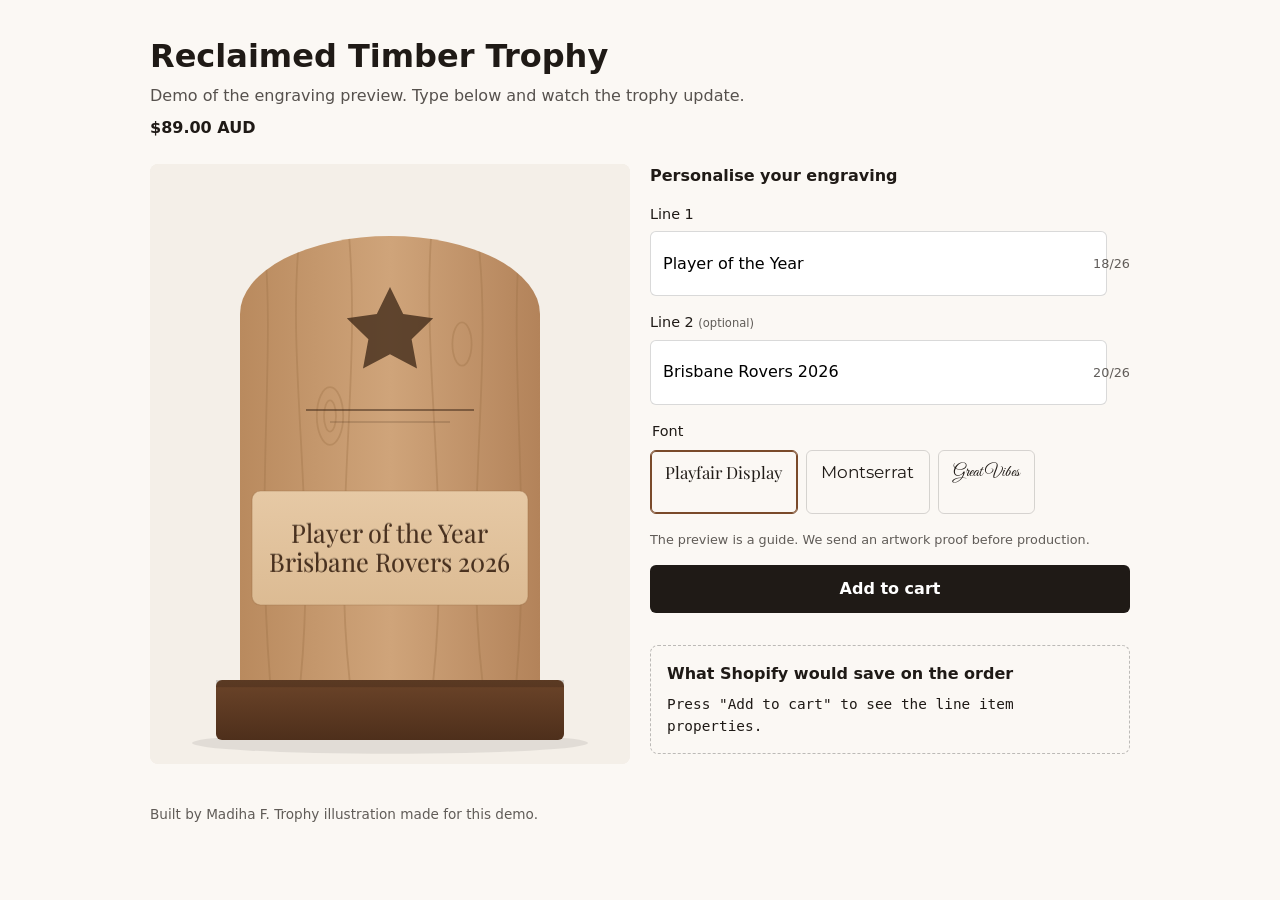
==== demo/index.html @ 6587c1d9 "Engraving preview for Shopify product pages Live text preview on the product photo, auto-fit to the " ====
<!doctype html>
<html lang="en">
<head>
  <meta charset="utf-8">
  <meta name="viewport" content="width=device-width, initial-scale=1">
  <title>Engraving Preview Demo</title>
  <meta name="description" content="Live engraving preview for a Shopify product page: type a name and see it on the trophy.">
  <link rel="preconnect" href="https://fonts.googleapis.com">
  <link rel="preconnect" href="https://fonts.gstatic.com" crossorigin>
  <link rel="stylesheet" href="https://fonts.googleapis.com/css2?family=Playfair+Display&family=Montserrat&family=Great+Vibes&display=swap">
  <link rel="stylesheet" href="../assets/engraving-preview.css">
  <style>
    :root { color-scheme: light; }
    body {
      margin: 0;
      background: #fbf8f4;
      color: #1f1a16;
      font: 16px/1.5 system-ui, -apple-system, "Segoe UI", sans-serif;
    }
    main { max-width: 980px; margin: 0 auto; padding: 32px 16px 56px; }
    h1 { margin: 0 0 4px; font-size: clamp(1.5rem, 4vw, 2rem); }
    .lead { margin: 0 0 8px; opacity: 0.75; }
    .price { margin: 0; font-weight: 600; }
    button {
      min-height: 48px;
      padding: 0 24px;
      border: 0;
      border-radius: 6px;
      background: #1f1a16;
      color: #fff;
      font: inherit;
      font-weight: 600;
      cursor: pointer;
    }
    .cart { margin-top: 16px; padding: 16px; border: 1px dashed rgba(0, 0, 0, 0.25); border-radius: 8px; }
    .cart h2 { margin: 0 0 8px; font-size: 1rem; }
    .cart pre { margin: 0; white-space: pre-wrap; font-size: 0.9rem; }
    footer { margin-top: 40px; font-size: 0.85rem; opacity: 0.7; }
  </style>
</head>
<body>
  <main>
    <h1>Reclaimed Timber Trophy</h1>
    <p class="lead">Demo of the engraving preview. Type below and watch the trophy update.</p>
    <p class="price">$89.00 AUD</p>

    <!-- Same markup the Liquid snippet renders on a Shopify product page. -->
    <form id="product-form-demo" action="#" novalidate></form>

    <div class="engraving engraving--wide" data-engraving-preview data-area="22,56,56,16">
      <div class="engraving__stage">
        <img class="engraving__image" src="trophy.svg" width="800" height="1000" alt="Timber trophy with a sanded panel for engraving">
        <div class="engraving__area" aria-hidden="true">
          <span class="engraving__line" data-engraving-line="1"></span>
          <span class="engraving__line" data-engraving-line="2"></span>
        </div>
      </div>

      <div class="engraving__fields">
        <p class="engraving__title">Personalise your engraving</p>

        <div class="engraving__field">
          <label for="EngravingLine1-demo">Line 1</label>
          <input id="EngravingLine1-demo" type="text" name="properties[Line 1]" form="product-form-demo" maxlength="26" placeholder="e.g. Player of the Year" autocomplete="off" value="Player of the Year" data-engraving-input="1">
          <span class="engraving__count" data-engraving-count="1">0/26</span>
        </div>

        <div class="engraving__field">
          <label for="EngravingLine2-demo">Line 2 <span class="engraving__optional">(optional)</span></label>
          <input id="EngravingLine2-demo" type="text" name="properties[Line 2]" form="product-form-demo" maxlength="26" placeholder="e.g. Brisbane Rovers 2026" autocomplete="off" value="Brisbane Rovers 2026" data-engraving-input="2">
          <span class="engraving__count" data-engraving-count="2">0/26</span>
        </div>

        <fieldset class="engraving__fonts">
          <legend>Font</legend>
          <label class="engraving__font" style="font-family: 'Playfair Display', serif;">
            <input type="radio" name="properties[Font]" form="product-form-demo" value="Playfair Display" checked data-engraving-font>
            <span>Playfair Display</span>
          </label>
          <label class="engraving__font" style="font-family: 'Montserrat', serif;">
            <input type="radio" name="properties[Font]" form="product-form-demo" value="Montserrat" data-engraving-font>
            <span>Montserrat</span>
          </label>
          <label class="engraving__font" style="font-family: 'Great Vibes', serif;">
            <input type="radio" name="properties[Font]" form="product-form-demo" value="Great Vibes" data-engraving-font>
            <span>Great Vibes</span>
          </label>
        </fieldset>

        <p class="engraving__note">The preview is a guide. We send an artwork proof before production.</p>

        <button type="submit" form="product-form-demo">Add to cart</button>

        <div class="cart">
          <h2>What Shopify would save on the order</h2>
          <pre data-demo-cart>Press "Add to cart" to see the line item properties.</pre>
        </div>
      </div>

      <p class="engraving__status" aria-live="polite" data-engraving-status></p>
    </div>

    <footer>Built by Madiha F. Trophy illustration made for this demo.</footer>
  </main>

  <script src="../assets/engraving-preview.js"></script>
  <script>
    // Demo only: show the line item properties instead of adding to a real cart.
    document.getElementById('product-form-demo').addEventListener('submit', (event) => {
      event.preventDefault();
      const data = new FormData(event.target);
      const lines = [...data.entries()]
        .filter(([key, value]) => value.trim())
        .map(([key, value]) => `${key.replace(/^properties\[(.*)\]$/, '$1')}: ${value}`);
      document.querySelector('[data-demo-cart]').textContent = lines.join('\n') || 'No engraving entered.';
    });
  </script>
</body>
</html>
---- assets/engraving-preview.css ----
/* Engraving preview */

.engraving {
  --engraving-ink: #3a2414;
  --engraving-border: rgba(0, 0, 0, 0.15);
  --engraving-accent: #7a4a2a;
  display: grid;
  gap: 1.25rem;
  margin: 1.5rem 0;
}

.engraving__stage {
  position: relative;
  border-radius: 8px;
  overflow: hidden;
  background: #f4efe8;
}

.engraving__image {
  display: block;
  width: 100%;
  height: auto;
}

/* Default area; JavaScript replaces it with the product's own values. */
.engraving__area {
  position: absolute;
  left: 22%;
  top: 56%;
  width: 56%;
  height: 16%;
  display: flex;
  flex-direction: column;
  align-items: center;
  justify-content: center;
  text-align: center;
  line-height: 1.15;
  color: var(--engraving-ink);
  pointer-events: none;
  /* Darken into the wood rather than sit on top of it. */
  mix-blend-mode: multiply;
  opacity: 0.88;
  text-shadow:
    0 1px 0 rgba(255, 255, 255, 0.25),
    0 -1px 0 rgba(0, 0, 0, 0.3);
}

.engraving__line {
  display: block;
  max-width: 100%;
  white-space: nowrap;
}

.engraving__line[hidden] {
  display: none;
}

.engraving__fields {
  display: grid;
  gap: 1rem;
}

.engraving__title {
  margin: 0;
  font-weight: 600;
}

.engraving__field {
  display: grid;
  grid-template-columns: 1fr auto;
  gap: 0.35rem 0.75rem;
  align-items: end;
}

.engraving__field label {
  grid-column: 1 / -1;
  font-size: 0.9em;
}

.engraving__field input {
  width: 100%;
  min-height: 44px;
  padding: 0.6rem 0.75rem;
  border: 1px solid var(--engraving-border);
  border-radius: 6px;
  font: inherit;
}

.engraving__field input:focus-visible,
.engraving__font input:focus-visible + span {
  outline: 2px solid var(--engraving-accent);
  outline-offset: 2px;
}

.engraving__count,
.engraving__optional,
.engraving__note {
  font-size: 0.8em;
  opacity: 0.7;
}

.engraving__count {
  align-self: center;
  font-variant-numeric: tabular-nums;
}

.engraving__fonts {
  display: flex;
  flex-wrap: wrap;
  gap: 0.5rem;
  margin: 0;
  padding: 0;
  border: 0;
}

.engraving__fonts legend {
  margin-bottom: 0.5rem;
  font-size: 0.9em;
}

.engraving__font {
  position: relative;
  cursor: pointer;
}

.engraving__font input {
  position: absolute;
  opacity: 0;
}

.engraving__font span {
  display: inline-block;
  min-height: 44px;
  padding: 0.55rem 0.9rem;
  border: 1px solid var(--engraving-border);
  border-radius: 6px;
  font-size: 1.05em;
}

.engraving__font input:checked + span {
  border-color: var(--engraving-accent);
  box-shadow: inset 0 0 0 1px var(--engraving-accent);
}

.engraving__note {
  margin: 0;
}

.engraving__status {
  position: absolute;
  width: 1px;
  height: 1px;
  overflow: hidden;
  clip: rect(0 0 0 0);
  white-space: nowrap;
}

/* Photo and fields side by side. Only for wide placements, such as a full-width section. */
@media (min-width: 750px) {
  .engraving--wide {
    grid-template-columns: 1fr 1fr;
    align-items: start;
  }
}
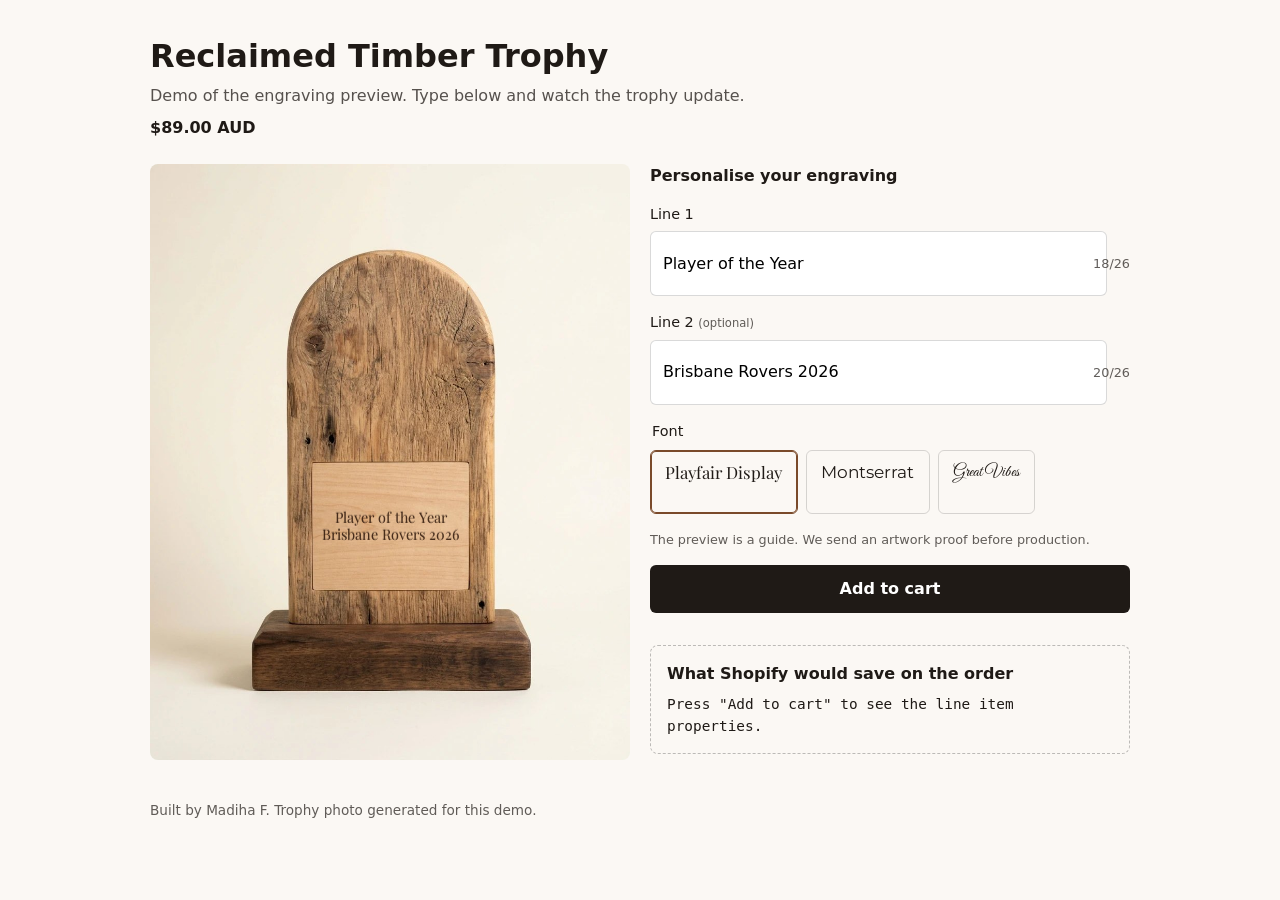
==== commit 9e6e90df: "Use a photo of a reclaimed timber trophy in the demo Replaces the drawn trophy with a generated prod" ====
--- a/demo/index.html
+++ b/demo/index.html
@@ -47,9 +47,9 @@
     <!-- Same markup the Liquid snippet renders on a Shopify product page. -->
     <form id="product-form-demo" action="#" novalidate></form>
 
-    <div class="engraving engraving--wide" data-engraving-preview data-area="22,56,56,16">
+    <div class="engraving engraving--wide" data-engraving-preview data-area="34.1,50.2,32.1,21.1">
       <div class="engraving__stage">
-        <img class="engraving__image" src="trophy.svg" width="800" height="1000" alt="Timber trophy with a sanded panel for engraving">
+        <img class="engraving__image" src="trophy.jpg" width="928" height="1152" alt="Reclaimed timber trophy with a blank maple panel for engraving">
         <div class="engraving__area" aria-hidden="true">
           <span class="engraving__line" data-engraving-line="1"></span>
           <span class="engraving__line" data-engraving-line="2"></span>
@@ -100,7 +100,7 @@
       <p class="engraving__status" aria-live="polite" data-engraving-status></p>
     </div>
 
-    <footer>Built by Madiha F. Trophy illustration made for this demo.</footer>
+    <footer>Built by Madiha F. Trophy photo generated for this demo.</footer>
   </main>
 
   <script src="../assets/engraving-preview.js"></script>
--- a/assets/engraving-preview.css
+++ b/assets/engraving-preview.css
@@ -25,10 +25,10 @@
 /* Default area; JavaScript replaces it with the product's own values. */
 .engraving__area {
   position: absolute;
-  left: 22%;
-  top: 56%;
-  width: 56%;
-  height: 16%;
+  left: 34.1%;
+  top: 50.2%;
+  width: 32.1%;
+  height: 21.1%;
   display: flex;
   flex-direction: column;
   align-items: center;
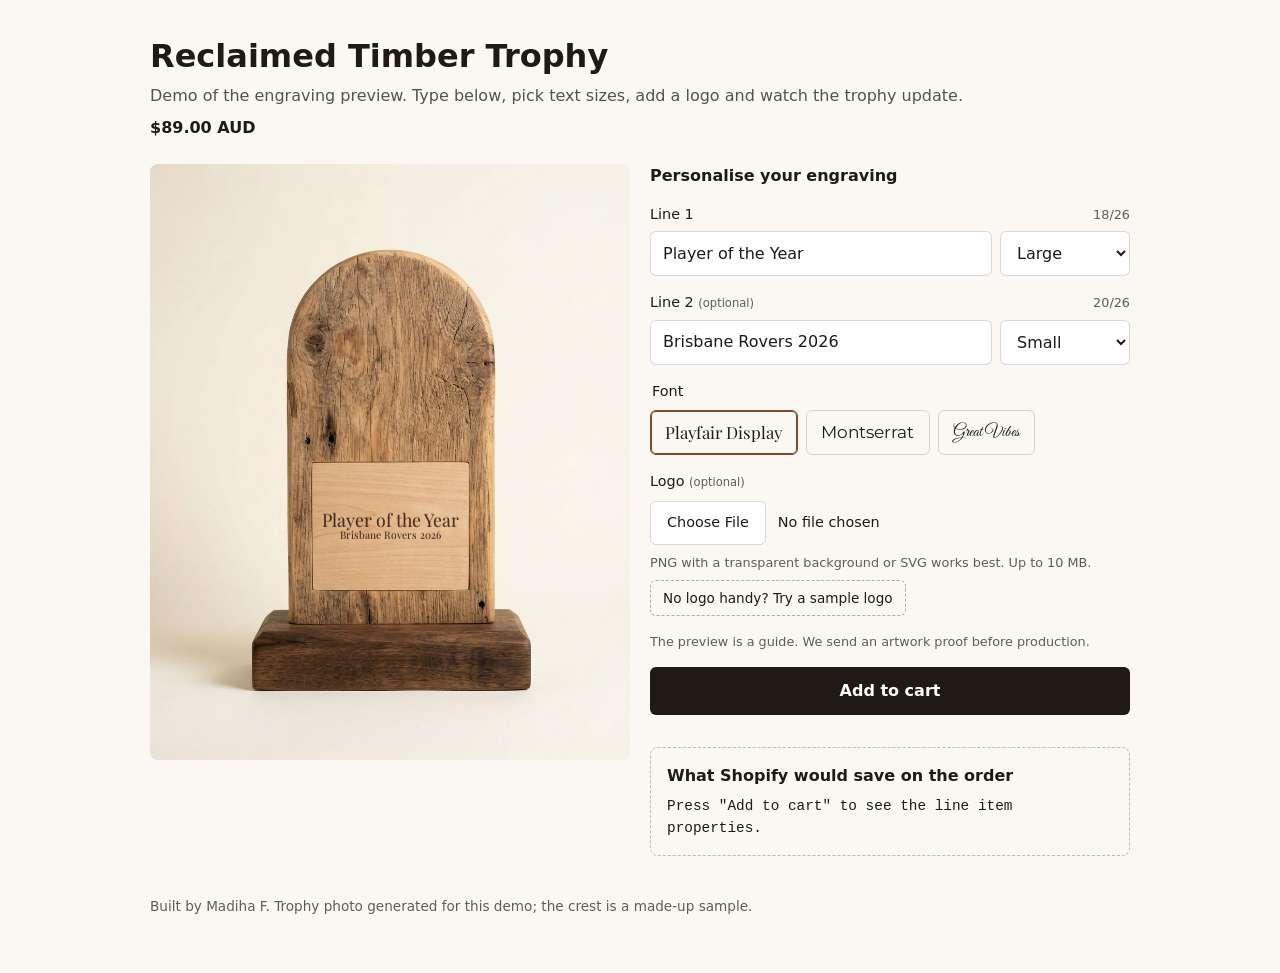
==== commit e7c88b64: "Add text sizes per line and a logo upload with top or bottom position Each line gets Small, Medium o" ====
--- a/demo/index.html
+++ b/demo/index.html
@@ -4,7 +4,7 @@
   <meta charset="utf-8">
   <meta name="viewport" content="width=device-width, initial-scale=1">
   <title>Engraving Preview Demo</title>
-  <meta name="description" content="Live engraving preview for a Shopify product page: type a name and see it on the trophy.">
+  <meta name="description" content="Live engraving preview for a Shopify product page: type a name, choose sizes, add a logo and see it on the trophy.">
   <link rel="preconnect" href="https://fonts.googleapis.com">
   <link rel="preconnect" href="https://fonts.gstatic.com" crossorigin>
   <link rel="stylesheet" href="https://fonts.googleapis.com/css2?family=Playfair+Display&family=Montserrat&family=Great+Vibes&display=swap">
@@ -21,7 +21,7 @@
     h1 { margin: 0 0 4px; font-size: clamp(1.5rem, 4vw, 2rem); }
     .lead { margin: 0 0 8px; opacity: 0.75; }
     .price { margin: 0; font-weight: 600; }
-    button {
+    .add {
       min-height: 48px;
       padding: 0 24px;
       border: 0;
@@ -30,6 +30,18 @@
       color: #fff;
       font: inherit;
       font-weight: 600;
+      cursor: pointer;
+    }
+    .sample {
+      justify-self: start;
+      min-height: 36px;
+      padding: 0 12px;
+      border: 1px dashed rgba(0, 0, 0, 0.3);
+      border-radius: 6px;
+      background: none;
+      color: inherit;
+      font: inherit;
+      font-size: 0.85em;
       cursor: pointer;
     }
     .cart { margin-top: 16px; padding: 16px; border: 1px dashed rgba(0, 0, 0, 0.25); border-radius: 8px; }
@@ -41,7 +53,7 @@
 <body>
   <main>
     <h1>Reclaimed Timber Trophy</h1>
-    <p class="lead">Demo of the engraving preview. Type below and watch the trophy update.</p>
+    <p class="lead">Demo of the engraving preview. Type below, pick text sizes, add a logo and watch the trophy update.</p>
     <p class="price">$89.00 AUD</p>
 
     <!-- Same markup the Liquid snippet renders on a Shopify product page. -->
@@ -51,6 +63,7 @@
       <div class="engraving__stage">
         <img class="engraving__image" src="trophy.jpg" width="928" height="1152" alt="Reclaimed timber trophy with a blank maple panel for engraving">
         <div class="engraving__area" aria-hidden="true">
+          <img class="engraving__logo-preview" alt="" width="200" height="200" hidden data-engraving-logo-preview>
           <span class="engraving__line" data-engraving-line="1"></span>
           <span class="engraving__line" data-engraving-line="2"></span>
         </div>
@@ -60,36 +73,83 @@
         <p class="engraving__title">Personalise your engraving</p>
 
         <div class="engraving__field">
-          <label for="EngravingLine1-demo">Line 1</label>
-          <input id="EngravingLine1-demo" type="text" name="properties[Line 1]" form="product-form-demo" maxlength="26" placeholder="e.g. Player of the Year" autocomplete="off" value="Player of the Year" data-engraving-input="1">
-          <span class="engraving__count" data-engraving-count="1">0/26</span>
+          <div class="engraving__label-row">
+            <label for="EngravingLine1-demo">Line 1</label>
+            <span class="engraving__count" data-engraving-count="1">0/26</span>
+          </div>
+          <div class="engraving__input-row">
+            <input id="EngravingLine1-demo" type="text" name="properties[Line 1]" form="product-form-demo" maxlength="26" placeholder="e.g. Player of the Year" autocomplete="off" value="Player of the Year" data-engraving-input="1">
+            <label class="engraving__size">
+              <span class="engraving__sr-only">Line 1 text size</span>
+              <select name="properties[Line 1 size]" form="product-form-demo" disabled data-engraving-size="1">
+                <option value="Small">Small</option>
+                <option value="Medium">Medium</option>
+                <option value="Large" selected>Large</option>
+              </select>
+            </label>
+          </div>
         </div>
 
         <div class="engraving__field">
-          <label for="EngravingLine2-demo">Line 2 <span class="engraving__optional">(optional)</span></label>
-          <input id="EngravingLine2-demo" type="text" name="properties[Line 2]" form="product-form-demo" maxlength="26" placeholder="e.g. Brisbane Rovers 2026" autocomplete="off" value="Brisbane Rovers 2026" data-engraving-input="2">
-          <span class="engraving__count" data-engraving-count="2">0/26</span>
+          <div class="engraving__label-row">
+            <label for="EngravingLine2-demo">Line 2 <span class="engraving__optional">(optional)</span></label>
+            <span class="engraving__count" data-engraving-count="2">0/26</span>
+          </div>
+          <div class="engraving__input-row">
+            <input id="EngravingLine2-demo" type="text" name="properties[Line 2]" form="product-form-demo" maxlength="26" placeholder="e.g. Brisbane Rovers 2026" autocomplete="off" value="Brisbane Rovers 2026" data-engraving-input="2">
+            <label class="engraving__size">
+              <span class="engraving__sr-only">Line 2 text size</span>
+              <select name="properties[Line 2 size]" form="product-form-demo" disabled data-engraving-size="2">
+                <option value="Small" selected>Small</option>
+                <option value="Medium">Medium</option>
+                <option value="Large">Large</option>
+              </select>
+            </label>
+          </div>
         </div>
 
-        <fieldset class="engraving__fonts">
+        <fieldset class="engraving__choices">
           <legend>Font</legend>
-          <label class="engraving__font" style="font-family: 'Playfair Display', serif;">
+          <label class="engraving__choice" style="font-family: 'Playfair Display', serif;">
             <input type="radio" name="properties[Font]" form="product-form-demo" value="Playfair Display" checked data-engraving-font>
             <span>Playfair Display</span>
           </label>
-          <label class="engraving__font" style="font-family: 'Montserrat', serif;">
+          <label class="engraving__choice" style="font-family: 'Montserrat', serif;">
             <input type="radio" name="properties[Font]" form="product-form-demo" value="Montserrat" data-engraving-font>
             <span>Montserrat</span>
           </label>
-          <label class="engraving__font" style="font-family: 'Great Vibes', serif;">
+          <label class="engraving__choice" style="font-family: 'Great Vibes', serif;">
             <input type="radio" name="properties[Font]" form="product-form-demo" value="Great Vibes" data-engraving-font>
             <span>Great Vibes</span>
           </label>
         </fieldset>
 
+        <div class="engraving__logo">
+          <label class="engraving__label" for="EngravingLogo-demo">Logo <span class="engraving__optional">(optional)</span></label>
+          <input id="EngravingLogo-demo" class="engraving__file" type="file" name="properties[Logo]" accept="image/png,image/jpeg,image/svg+xml,image/webp" data-engraving-logo-input>
+          <p class="engraving__hint">PNG with a transparent background or SVG works best. Up to 10 MB.</p>
+          <button type="button" class="sample" data-demo-sample-logo>No logo handy? Try a sample logo</button>
+          <p class="engraving__logo-message" role="status" hidden data-engraving-logo-message></p>
+
+          <div class="engraving__logo-options" hidden data-engraving-logo-options>
+            <fieldset class="engraving__choices">
+              <legend>Logo position</legend>
+              <label class="engraving__choice">
+                <input type="radio" name="properties[Logo position]" form="product-form-demo" value="Top" checked disabled data-engraving-logo-position>
+                <span>Top</span>
+              </label>
+              <label class="engraving__choice">
+                <input type="radio" name="properties[Logo position]" form="product-form-demo" value="Bottom" disabled data-engraving-logo-position>
+                <span>Bottom</span>
+              </label>
+            </fieldset>
+            <button type="button" class="engraving__remove" data-engraving-logo-remove>Remove logo</button>
+          </div>
+        </div>
+
         <p class="engraving__note">The preview is a guide. We send an artwork proof before production.</p>
 
-        <button type="submit" form="product-form-demo">Add to cart</button>
+        <button type="submit" class="add" form="product-form-demo">Add to cart</button>
 
         <div class="cart">
           <h2>What Shopify would save on the order</h2>
@@ -97,10 +157,10 @@
         </div>
       </div>
 
-      <p class="engraving__status" aria-live="polite" data-engraving-status></p>
+      <p class="engraving__sr-only" aria-live="polite" data-engraving-status></p>
     </div>
 
-    <footer>Built by Madiha F. Trophy photo generated for this demo.</footer>
+    <footer>Built by Madiha F. Trophy photo generated for this demo; the crest is a made-up sample.</footer>
   </main>
 
   <script src="../assets/engraving-preview.js"></script>
@@ -108,11 +168,23 @@
     // Demo only: show the line item properties instead of adding to a real cart.
     document.getElementById('product-form-demo').addEventListener('submit', (event) => {
       event.preventDefault();
-      const data = new FormData(event.target);
-      const lines = [...data.entries()]
-        .filter(([key, value]) => value.trim())
-        .map(([key, value]) => `${key.replace(/^properties\[(.*)\]$/, '$1')}: ${value}`);
+      const lines = [...new FormData(event.target).entries()]
+        .filter(([, value]) => (value instanceof File ? value.name : value.trim()))
+        .map(([key, value]) => {
+          const name = key.replace(/^properties\[(.*)\]$/, '$1');
+          return `${name}: ${value instanceof File ? `${value.name} (uploaded file)` : value}`;
+        });
       document.querySelector('[data-demo-cart]').textContent = lines.join('\n') || 'No engraving entered.';
+    });
+
+    // Demo only: load the sample crest into the logo field as if the visitor picked it.
+    document.querySelector('[data-demo-sample-logo]').addEventListener('click', async () => {
+      const input = document.querySelector('[data-engraving-logo-input]');
+      const blob = await (await fetch('sample-logo.svg')).blob();
+      const transfer = new DataTransfer();
+      transfer.items.add(new File([blob], 'sample-logo.svg', { type: 'image/svg+xml' }));
+      input.files = transfer.files;
+      input.dispatchEvent(new Event('change'));
     });
   </script>
 </body>
--- a/assets/engraving-preview.css
+++ b/assets/engraving-preview.css
@@ -7,6 +7,13 @@
   display: grid;
   gap: 1.25rem;
   margin: 1.5rem 0;
+}
+
+/* Don't rely on the theme's reset: widths include padding and borders. */
+.engraving *,
+.engraving *::before,
+.engraving *::after {
+  box-sizing: border-box;
 }
 
 .engraving__stage {
@@ -51,10 +58,24 @@
   white-space: nowrap;
 }
 
-.engraving__line[hidden] {
+.engraving__line[hidden],
+.engraving__logo-preview[hidden] {
   display: none;
 }
 
+/* Grey, warm and high contrast so the logo reads as burned in. White areas stay invisible under multiply. */
+.engraving__logo-preview {
+  display: block;
+  width: auto;
+  height: auto;
+  object-fit: contain;
+  filter: grayscale(1) sepia(0.35) contrast(1.3);
+}
+
+.engraving__area--logo-bottom .engraving__logo-preview {
+  order: 1;
+}
+
 .engraving__fields {
   display: grid;
   gap: 1rem;
@@ -67,44 +88,80 @@
 
 .engraving__field {
   display: grid;
-  grid-template-columns: 1fr auto;
-  gap: 0.35rem 0.75rem;
-  align-items: end;
-}
-
-.engraving__field label {
-  grid-column: 1 / -1;
+  gap: 0.35rem;
+}
+
+.engraving__label-row {
+  display: flex;
+  justify-content: space-between;
+  align-items: baseline;
+  gap: 0.75rem;
+}
+
+.engraving__label-row label,
+.engraving__label,
+.engraving__choices legend {
   font-size: 0.9em;
 }
 
-.engraving__field input {
+.engraving__input-row {
+  display: grid;
+  /* minmax(0, …) lets the input shrink below its default width on narrow screens. */
+  grid-template-columns: minmax(0, 1fr) auto;
+  gap: 0.5rem;
+}
+
+.engraving__field input,
+.engraving__size select {
   width: 100%;
   min-height: 44px;
   padding: 0.6rem 0.75rem;
   border: 1px solid var(--engraving-border);
   border-radius: 6px;
-  font: inherit;
+  background-color: #fff;
+  color: inherit;
+  font: inherit;
+}
+
+/* The label stretches to the input's height; the select fills it so both line up. */
+.engraving__size {
+  display: flex;
+}
+
+.engraving__size select {
+  width: auto;
+  height: 100%;
+  padding-right: 2rem;
+  cursor: pointer;
+}
+
+.engraving__size select:disabled {
+  opacity: 0.5;
+  cursor: not-allowed;
 }
 
 .engraving__field input:focus-visible,
-.engraving__font input:focus-visible + span {
+.engraving__size select:focus-visible,
+.engraving__file:focus-visible,
+.engraving__remove:focus-visible,
+.engraving__choice input:focus-visible + span {
   outline: 2px solid var(--engraving-accent);
   outline-offset: 2px;
 }
 
 .engraving__count,
 .engraving__optional,
-.engraving__note {
+.engraving__note,
+.engraving__hint {
   font-size: 0.8em;
   opacity: 0.7;
 }
 
 .engraving__count {
-  align-self: center;
   font-variant-numeric: tabular-nums;
 }
 
-.engraving__fonts {
+.engraving__choices {
   display: flex;
   flex-wrap: wrap;
   gap: 0.5rem;
@@ -113,22 +170,21 @@
   border: 0;
 }
 
-.engraving__fonts legend {
+.engraving__choices legend {
   margin-bottom: 0.5rem;
-  font-size: 0.9em;
-}
-
-.engraving__font {
+}
+
+.engraving__choice {
   position: relative;
   cursor: pointer;
 }
 
-.engraving__font input {
+.engraving__choice input {
   position: absolute;
   opacity: 0;
 }
 
-.engraving__font span {
+.engraving__choice span {
   display: inline-block;
   min-height: 44px;
   padding: 0.55rem 0.9rem;
@@ -137,16 +193,89 @@
   font-size: 1.05em;
 }
 
-.engraving__font input:checked + span {
+.engraving__choice input:checked + span {
   border-color: var(--engraving-accent);
   box-shadow: inset 0 0 0 1px var(--engraving-accent);
 }
 
+.engraving__logo {
+  display: grid;
+  gap: 0.5rem;
+}
+
+.engraving__file {
+  font: inherit;
+  font-size: 0.9em;
+}
+
+.engraving__file::file-selector-button {
+  min-height: 44px;
+  margin-right: 0.75rem;
+  padding: 0 1rem;
+  border: 1px solid var(--engraving-border);
+  border-radius: 6px;
+  background: #fff;
+  color: inherit;
+  font: inherit;
+  cursor: pointer;
+}
+
+.engraving__hint {
+  margin: 0;
+}
+
+.engraving__logo-message {
+  margin: 0;
+  padding: 0.6rem 0.75rem;
+  border-radius: 6px;
+  font-size: 0.85em;
+  line-height: 1.4;
+}
+
+.engraving__logo-message[data-tone='ok'] {
+  background: #eef6ee;
+  color: #1f5130;
+}
+
+.engraving__logo-message[data-tone='warning'] {
+  background: #fff6e0;
+  color: #6b4500;
+}
+
+.engraving__logo-message[data-tone='error'] {
+  background: #fdeceb;
+  color: #8a1f17;
+}
+
+.engraving__logo-options {
+  display: flex;
+  flex-wrap: wrap;
+  align-items: flex-end;
+  justify-content: space-between;
+  gap: 0.75rem;
+}
+
+.engraving__logo-options[hidden] {
+  display: none;
+}
+
+.engraving__remove {
+  min-height: 44px;
+  padding: 0 0.25rem;
+  border: 0;
+  background: none;
+  color: inherit;
+  font: inherit;
+  font-size: 0.9em;
+  text-decoration: underline;
+  cursor: pointer;
+}
+
 .engraving__note {
   margin: 0;
 }
 
-.engraving__status {
+.engraving__sr-only {
   position: absolute;
   width: 1px;
   height: 1px;
